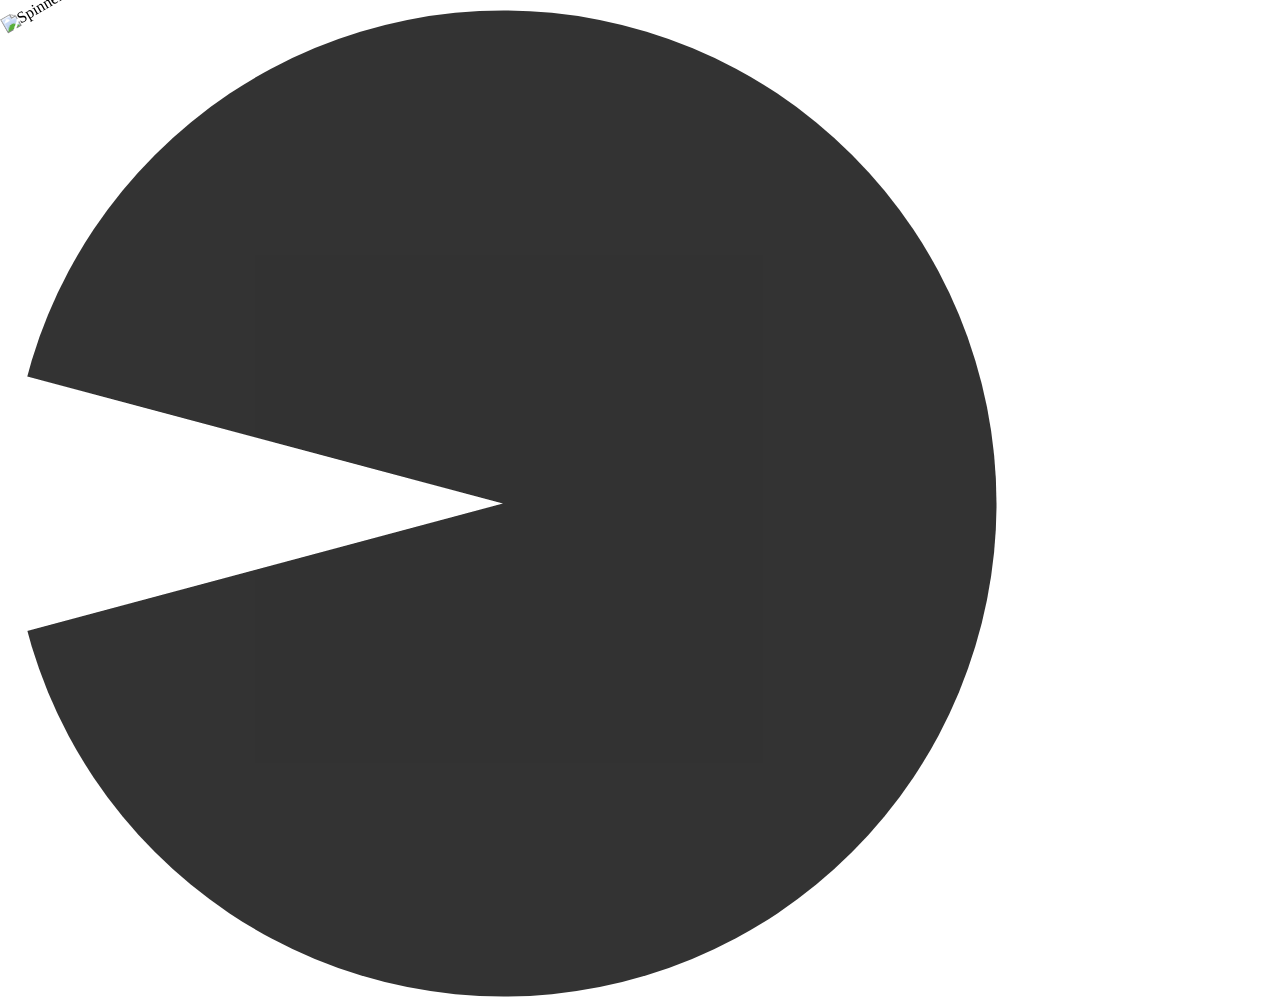
==== Damperen/index.html @ 992d9aba "New spinner for musical genres for use by https://twitch.tv/Damperen_" ====
<!DOCTYPE html>
<html lang="en">
<head>
    <meta charset="UTF-8">
    <title>Spin a genre</title>
    <link rel="stylesheet" href="/assets/css/spinner.css">
    <link rel="stylesheet" href="assets/css/genres.css">
</head>
<body>
<img id="spinner" src="/assets/images/GenreWheel.png" alt="Spinner">
<!-- <img id="overlay" src="assets/images/Overlay.png" alt="Spinner overlay"> -->
<img id="overlay" src="/assets/images/Overlay-30Degrees.png" alt="Spinner overlay">
<audio src="/assets/sounds/Spinning1.mp3" preload="auto"  id="soundEffect"> </audio>
<script src="assets/javascript/genres.js"></script>
<script src="/assets/javascript/spinner.js"></script>
</body>
</html>
---- assets/css/spinner.css ----
:root {
    --bean-rotation: 3612deg;
}

#spinner {
    clip-path:                 circle(500px at 50%);
    animation-duration:        5s;
    animation-timing-function: ease-in-out;
    animation-fill-mode:       forwards;
    transform:                 rotate(13deg);
    position:                  absolute;
    top:                       2px;
    left:                      0;
}

#overlay {
    clip-path:           circle(493px at 50%);
    position:            absolute;
    top:                 0;
    left:                0;
    animation-duration:  1500ms;
    animation-fill-mode: forwards;
    opacity:             0;
}

.spin-a-bean {
    animation-name: spin-a-bean;
}

.show-a-lay {
    animation-delay: 5000ms;
    animation-name:  show-a-lay;
}

@keyframes spin-a-bean {

    0% {
        transform: rotate(0deg);
    }

    100% {
        transform: rotate(var(--bean-rotation, 3612deg));
    }

}

@keyframes show-a-lay {
    0% {
        opacity: 0;
    }
    100% {
        opacity: 0.8;
    }
}

/*
Spinner positions:

1:	11
2:	47
3:	83
4:	119
5:	155
6:	191
7:	227
8:	263
9:	299
10:	335

 */
---- Damperen/assets/css/genres.css ----
#spinner {
	clip-path: circle(494px at 50%);
	transform: rotate(0deg);
}
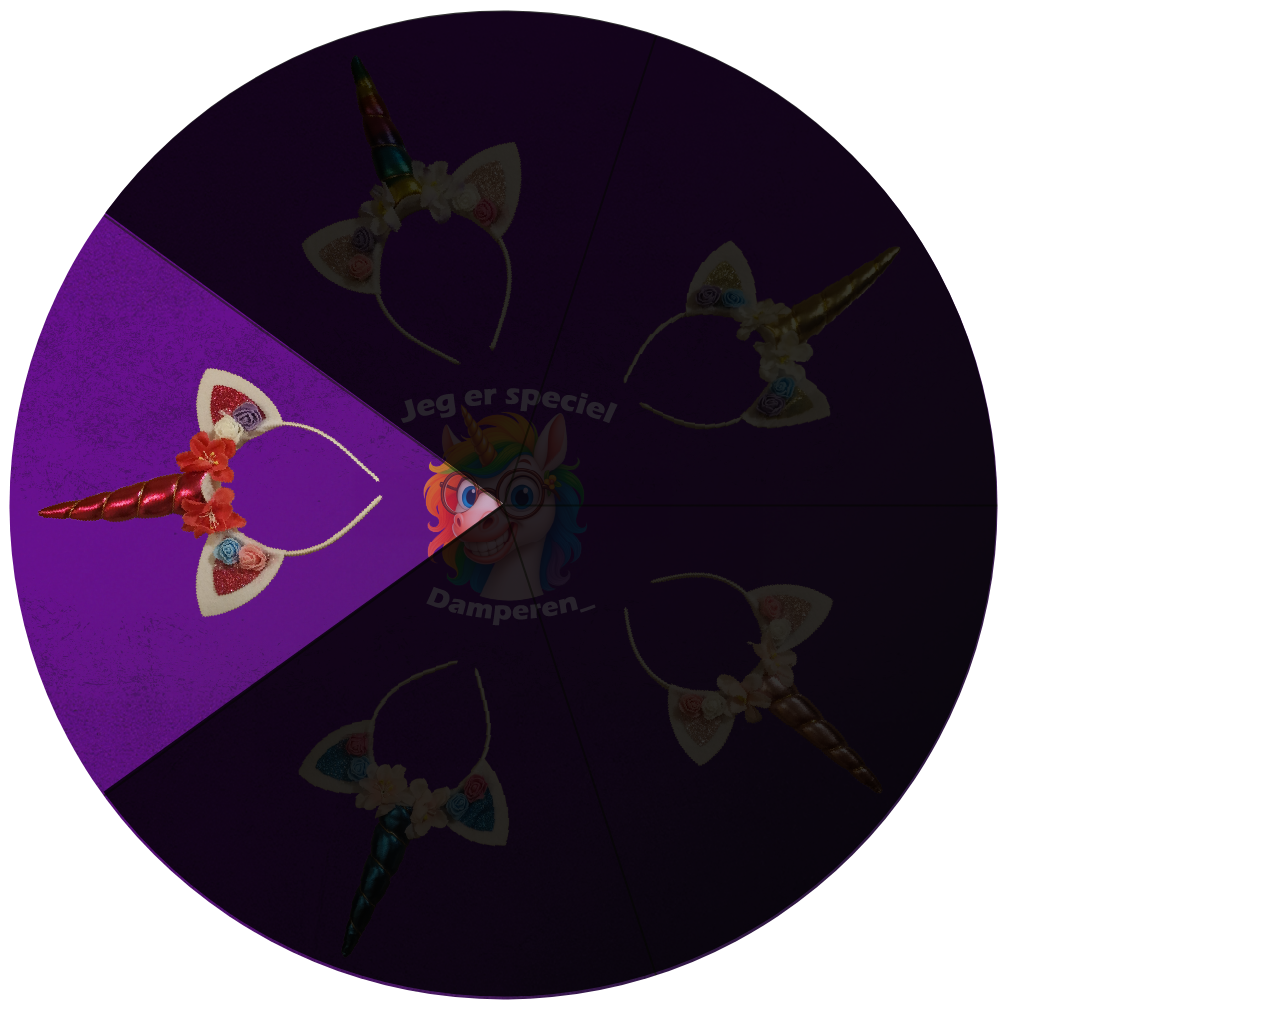
==== commit 0246c12e: "Updated Damperen spinner, making it more generic. Added unicorn headband spinner" ====
--- a/Damperen/index.html
+++ b/Damperen/index.html
@@ -4,14 +4,16 @@
     <meta charset="UTF-8">
     <title>Spin a genre</title>
     <link rel="stylesheet" href="/assets/css/spinner.css">
-    <link rel="stylesheet" href="assets/css/genres.css">
+    <!--
+	<link rel="stylesheet" href="assets/css/genres.css">
+	-->
 </head>
 <body>
-<img id="spinner" src="/assets/images/GenreWheel.png" alt="Spinner">
+<img id="spinner" src="" alt="Spinner">
 <!-- <img id="overlay" src="assets/images/Overlay.png" alt="Spinner overlay"> -->
-<img id="overlay" src="/assets/images/Overlay-30Degrees.png" alt="Spinner overlay">
+<img id="overlay" src="" alt="Spinner overlay">
 <audio src="/assets/sounds/Spinning1.mp3" preload="auto"  id="soundEffect"> </audio>
-<script src="assets/javascript/genres.js"></script>
+<script src="assets/javascript/itemLoader.js"></script>
 <script src="/assets/javascript/spinner.js"></script>
 </body>
 </html>
